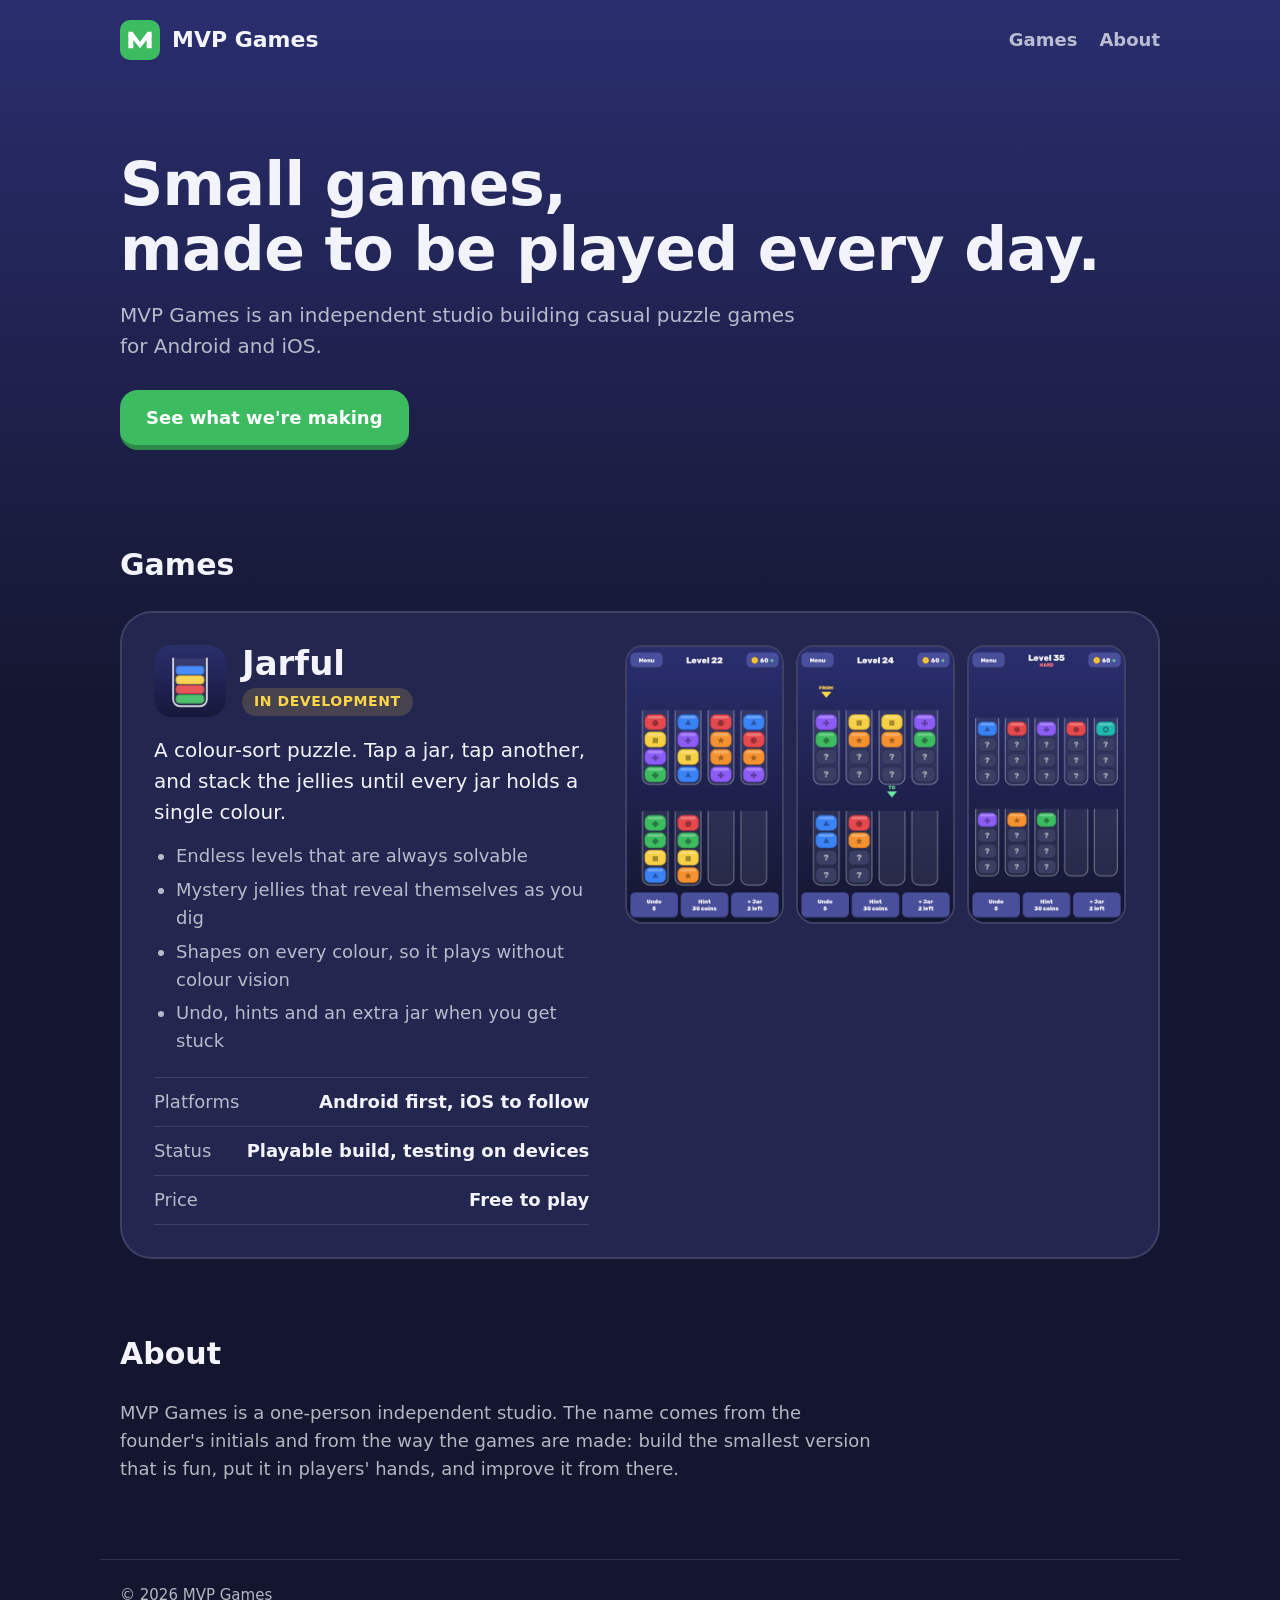
==== index.html @ 76eac04b "MVP Games site with Jarful listed as in development Co-Authored-By: Claude Fable 5.2 <noreply@anthro" ====
<!doctype html>
<html lang="en">
<head>
<meta charset="utf-8">
<meta name="viewport" content="width=device-width, initial-scale=1">
<title>MVP Games</title>
<meta name="description" content="MVP Games is an independent mobile game studio. First game in development: Jarful, a colour-sort puzzle for Android and iOS.">
<meta property="og:title" content="MVP Games">
<meta property="og:description" content="Independent mobile game studio. First game in development: Jarful, a colour-sort puzzle.">
<meta property="og:image" content="assets/shot-1.png">
<meta name="theme-color" content="#16183a">
<link rel="icon" href="assets/favicon.svg" type="image/svg+xml">
<link rel="stylesheet" href="style.css">
</head>
<body>

<header class="site-header">
  <a class="brand" href="./" aria-label="MVP Games home">
    <svg class="brand-mark" viewBox="0 0 48 48" aria-hidden="true">
      <rect width="48" height="48" rx="12" fill="#3dbb61"/>
      <path d="M10 34V14h5l9 12 9-12h5v20h-6V24l-8 10-8-10v10z" fill="#fff"/>
    </svg>
    <span>MVP Games</span>
  </a>
  <nav>
    <a href="#games">Games</a>
    <a href="#about">About</a>
  </nav>
</header>

<main>
  <section class="hero">
    <h1>Small games,<br>made to be played every day.</h1>
    <p>MVP Games is an independent studio building casual puzzle games for Android and iOS.</p>
    <a class="button" href="#games">See what we're making</a>
  </section>

  <section id="games">
    <h2>Games</h2>

    <article class="game">
      <div class="game-info">
        <div class="game-title">
          <img src="assets/jarful-icon.svg" alt="" width="72" height="72">
          <div>
            <h3>Jarful</h3>
            <span class="badge">In development</span>
          </div>
        </div>
        <p class="lead">A colour-sort puzzle. Tap a jar, tap another, and stack the jellies until every jar holds a single colour.</p>
        <ul>
          <li>Endless levels that are always solvable</li>
          <li>Mystery jellies that reveal themselves as you dig</li>
          <li>Shapes on every colour, so it plays without colour vision</li>
          <li>Undo, hints and an extra jar when you get stuck</li>
        </ul>
        <dl class="facts">
          <div><dt>Platforms</dt><dd>Android first, iOS to follow</dd></div>
          <div><dt>Status</dt><dd>Playable build, testing on devices</dd></div>
          <div><dt>Price</dt><dd>Free to play</dd></div>
        </dl>
      </div>
      <div class="shots">
        <img src="assets/shot-1.png" alt="Jarful level with eight jars of mixed coloured jellies" width="720" height="1280" loading="lazy">
        <img src="assets/shot-2.png" alt="Jarful level with mystery jellies and a hint showing which jar to move" width="720" height="1280" loading="lazy">
        <img src="assets/shot-3.png" alt="A hard Jarful level where most jellies are hidden" width="720" height="1280" loading="lazy">
      </div>
    </article>
  </section>

  <section id="about" class="about">
    <h2>About</h2>
    <p>MVP Games is a one-person independent studio. The name comes from the founder's initials and from the way the games are made: build the smallest version that is fun, put it in players' hands, and improve it from there.</p>
  </section>
</main>

<footer>
  <p>&copy; 2026 MVP Games</p>
</footer>

</body>
</html>
---- style.css ----
@font-face {
  font-family: "Rubik";
  src: url("assets/Rubik.ttf") format("truetype");
  font-weight: 300 900;
  font-display: swap;
}

:root {
  --bg-top: #2a2e6e;
  --bg: #14162f;
  --panel: #23264f;
  --line: rgba(255, 255, 255, 0.12);
  --text: #f3f4fb;
  --dim: rgba(243, 244, 251, 0.72);
  --green: #3dbb61;
  --gold: #ffd54a;
}

* { box-sizing: border-box; }

html { scroll-behavior: smooth; }

body {
  margin: 0;
  font-family: "Rubik", system-ui, sans-serif;
  font-size: 18px;
  line-height: 1.55;
  color: var(--text);
  background: var(--bg) linear-gradient(var(--bg-top), var(--bg) 720px) no-repeat;
}

a { color: inherit; }

.site-header,
main,
footer {
  max-width: 1080px;
  margin: 0 auto;
  padding-left: 20px;
  padding-right: 20px;
}

.site-header {
  display: flex;
  align-items: center;
  justify-content: space-between;
  padding-top: 20px;
  padding-bottom: 20px;
}

.brand {
  display: flex;
  align-items: center;
  gap: 12px;
  font-weight: 800;
  font-size: 22px;
  text-decoration: none;
}

.brand-mark { width: 40px; height: 40px; }

nav { display: flex; gap: 22px; }

nav a {
  text-decoration: none;
  font-weight: 600;
  color: var(--dim);
}

nav a:hover { color: var(--text); }

.hero { padding: 72px 0 56px; }

h1 {
  margin: 0 0 18px;
  font-size: clamp(34px, 6vw, 60px);
  line-height: 1.08;
  font-weight: 800;
  letter-spacing: -0.01em;
}

.hero p {
  max-width: 34em;
  margin: 0 0 28px;
  font-size: 20px;
  color: var(--dim);
}

.button {
  display: inline-block;
  padding: 14px 26px;
  border-radius: 18px;
  background: var(--green);
  border-bottom: 5px solid #2b8a46;
  color: #fff;
  font-weight: 800;
  text-decoration: none;
}

.button:hover { filter: brightness(1.08); }

section { padding: 36px 0; }

h2 {
  margin: 0 0 22px;
  font-size: 30px;
  font-weight: 800;
}

.game {
  display: grid;
  grid-template-columns: minmax(0, 1fr) minmax(0, 1.15fr);
  gap: 36px;
  padding: 32px;
  background: var(--panel);
  border: 2px solid var(--line);
  border-radius: 32px;
}

.game-title {
  display: flex;
  align-items: center;
  gap: 16px;
  margin-bottom: 18px;
}

.game-title img { border-radius: 18px; }

h3 {
  margin: 0 0 6px;
  font-size: 34px;
  line-height: 1;
  font-weight: 800;
}

.badge {
  display: inline-block;
  padding: 3px 12px;
  border-radius: 999px;
  background: rgba(255, 213, 74, 0.16);
  color: var(--gold);
  font-size: 14px;
  font-weight: 700;
  letter-spacing: 0.04em;
  text-transform: uppercase;
}

.lead { margin: 0 0 14px; font-size: 20px; }

.game ul {
  margin: 0 0 22px;
  padding-left: 22px;
  color: var(--dim);
}

.game li { margin-bottom: 6px; }

.facts { margin: 0; border-top: 1px solid var(--line); }

.facts div {
  display: flex;
  justify-content: space-between;
  gap: 16px;
  padding: 10px 0;
  border-bottom: 1px solid var(--line);
}

.facts dt { color: var(--dim); }

.facts dd { margin: 0; font-weight: 600; text-align: right; }

.shots {
  display: grid;
  grid-template-columns: repeat(3, minmax(0, 1fr));
  gap: 12px;
  align-items: start;
}

.shots img {
  width: 100%;
  height: auto;
  border-radius: 18px;
  border: 2px solid var(--line);
}

.about p { max-width: 42em; margin: 0; color: var(--dim); }

footer {
  margin-top: 40px;
  padding-top: 24px;
  padding-bottom: 40px;
  border-top: 1px solid var(--line);
  color: var(--dim);
  font-size: 15px;
}

footer p { margin: 0; }

@media (max-width: 860px) {
  .game { grid-template-columns: 1fr; padding: 22px; border-radius: 26px; }
  .hero { padding: 44px 0 32px; }
}

@media (max-width: 480px) {
  nav { gap: 16px; }
  .shots { gap: 8px; }
  .facts div { flex-direction: column; gap: 0; }
  .facts dd { text-align: left; }
}
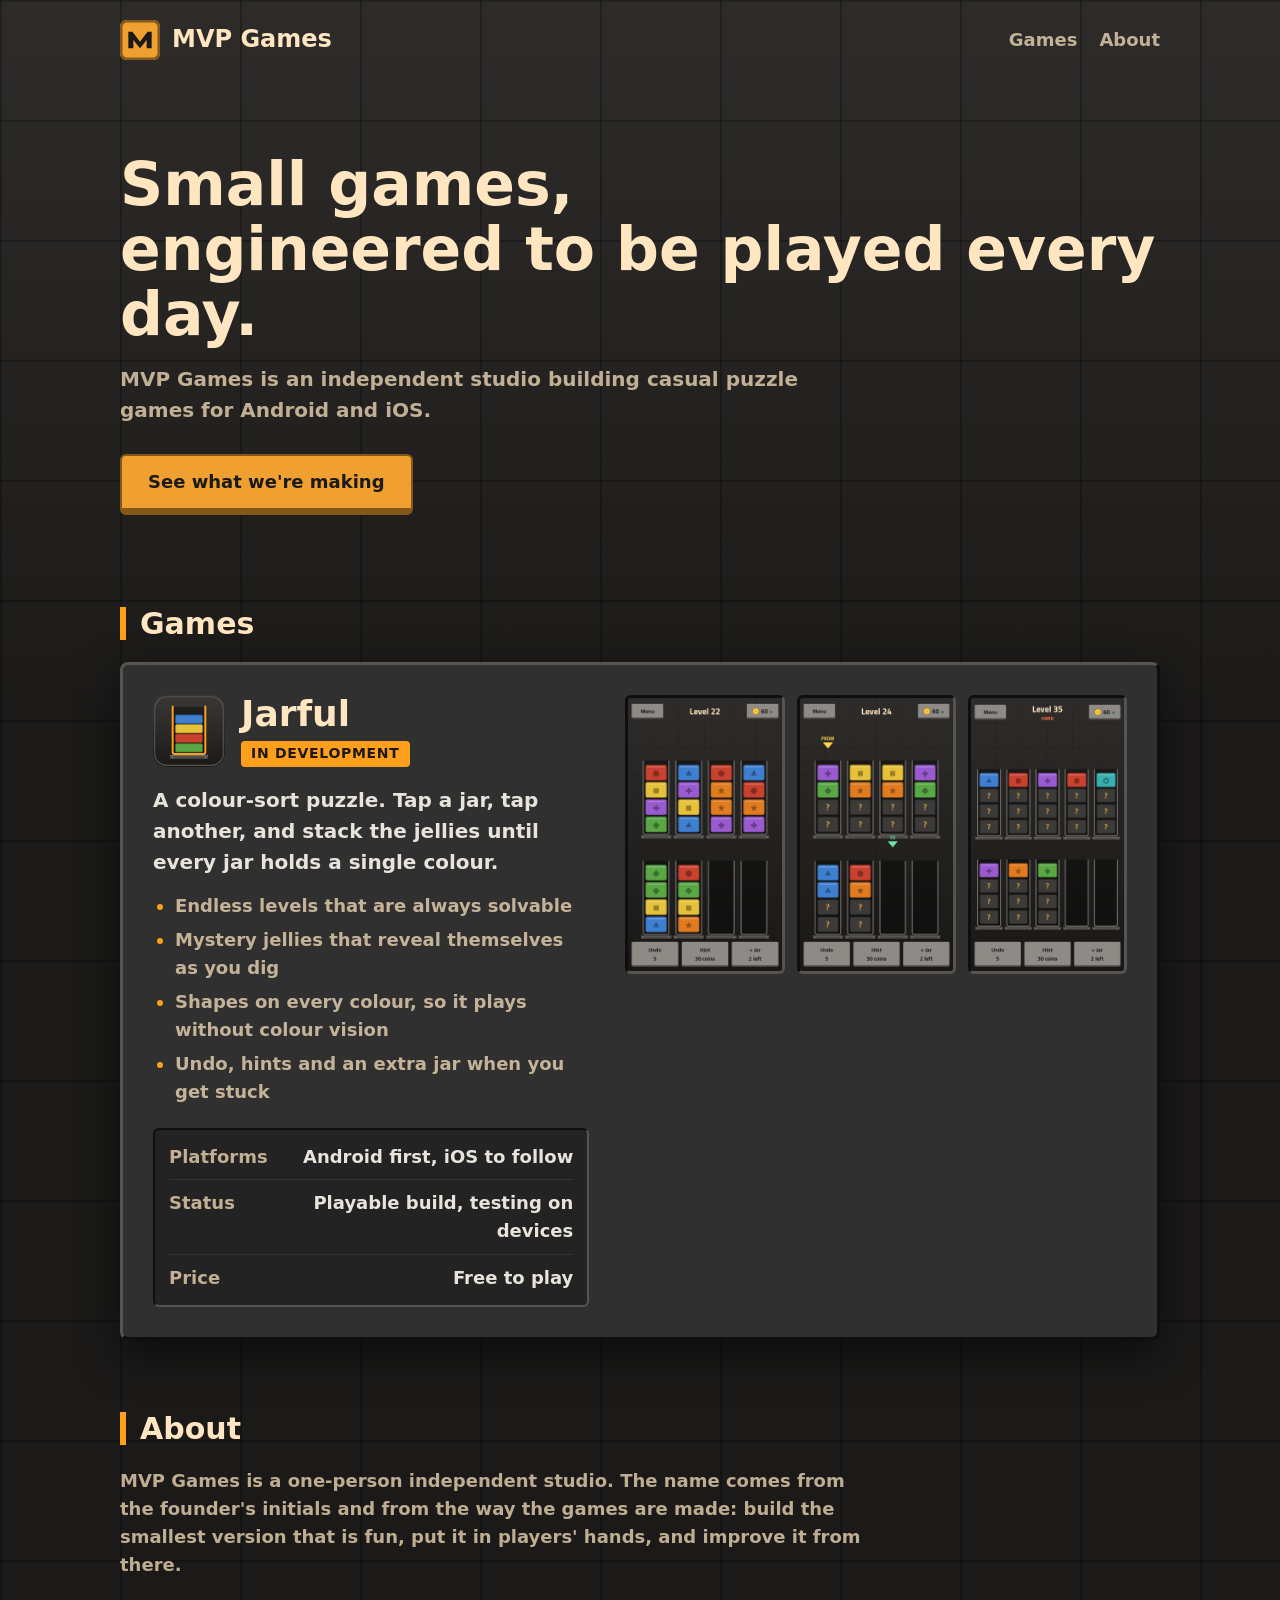
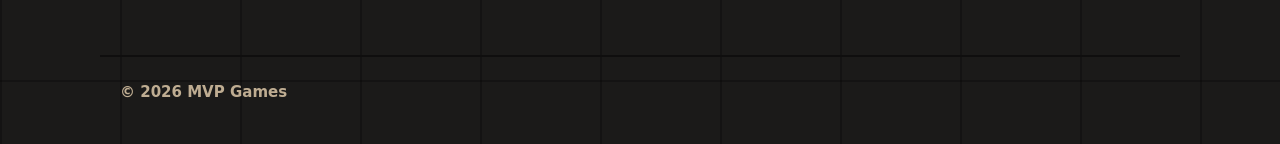
==== commit 36092db8: "Industrial restyle to match the game Co-Authored-By: Claude Fable 5.2 <noreply@anthropic.com>" ====
--- a/index.html
+++ b/index.html
@@ -8,7 +8,7 @@
 <meta property="og:title" content="MVP Games">
 <meta property="og:description" content="Independent mobile game studio. First game in development: Jarful, a colour-sort puzzle.">
 <meta property="og:image" content="assets/shot-1.png">
-<meta name="theme-color" content="#16183a">
+<meta name="theme-color" content="#1b1a19">
 <link rel="icon" href="assets/favicon.svg" type="image/svg+xml">
 <link rel="stylesheet" href="style.css">
 </head>
@@ -17,8 +17,7 @@
 <header class="site-header">
   <a class="brand" href="./" aria-label="MVP Games home">
     <svg class="brand-mark" viewBox="0 0 48 48" aria-hidden="true">
-      <rect width="48" height="48" rx="12" fill="#3dbb61"/>
-      <path d="M10 34V14h5l9 12 9-12h5v20h-6V24l-8 10-8-10v10z" fill="#fff"/>
+      <rect width="48" height="48" rx="8" fill="#f0a030"/><rect x="1.5" y="1.5" width="45" height="45" rx="7" fill="none" stroke="#845818" stroke-width="3"/><path d="M10 34V14h5l9 12 9-12h5v20h-6V24l-8 10-8-10v10z" fill="#1b1a19"/>
     </svg>
     <span>MVP Games</span>
   </a>
@@ -30,7 +29,7 @@
 
 <main>
   <section class="hero">
-    <h1>Small games,<br>made to be played every day.</h1>
+    <h1>Small games,<br>engineered to be played every day.</h1>
     <p>MVP Games is an independent studio building casual puzzle games for Android and iOS.</p>
     <a class="button" href="#games">See what we're making</a>
   </section>
@@ -61,9 +60,9 @@
         </dl>
       </div>
       <div class="shots">
-        <img src="assets/shot-1.png" alt="Jarful level with eight jars of mixed coloured jellies" width="720" height="1280" loading="lazy">
-        <img src="assets/shot-2.png" alt="Jarful level with mystery jellies and a hint showing which jar to move" width="720" height="1280" loading="lazy">
-        <img src="assets/shot-3.png" alt="A hard Jarful level where most jellies are hidden" width="720" height="1280" loading="lazy">
+        <img src="assets/shot-1.png" alt="Jarful level with eight jars of mixed coloured jellies" width="720" height="1280">
+        <img src="assets/shot-2.png" alt="Jarful level with mystery jellies and a hint showing which jar to move" width="720" height="1280">
+        <img src="assets/shot-3.png" alt="A hard Jarful level where most jellies are hidden" width="720" height="1280">
       </div>
     </article>
   </section>
--- a/style.css
+++ b/style.css
@@ -1,19 +1,33 @@
 @font-face {
-  font-family: "Rubik";
-  src: url("assets/Rubik.ttf") format("truetype");
-  font-weight: 300 900;
+  font-family: "Titillium Web";
+  src: url("assets/TitilliumWeb-SemiBold.ttf") format("truetype");
+  font-weight: 400 600;
   font-display: swap;
 }
 
+@font-face {
+  font-family: "Titillium Web";
+  src: url("assets/TitilliumWeb-Bold.ttf") format("truetype");
+  font-weight: 700 900;
+  font-display: swap;
+}
+
+/* Industrial palette: gunmetal plates, steel buttons, amber accents. */
 :root {
-  --bg-top: #2a2e6e;
-  --bg: #14162f;
-  --panel: #23264f;
-  --line: rgba(255, 255, 255, 0.12);
-  --text: #f3f4fb;
-  --dim: rgba(243, 244, 251, 0.72);
+  --bg: #1b1a19;
+  --bg-top: #2e2c2b;
+  --panel: #313031;
+  --panel-inset: #242323;
+  --edge-light: #57534f;
+  --edge-dark: #0f0e0e;
+  --steel: #8e8b86;
+  --text: #e8e4dc;
+  --dim: rgba(255, 230, 192, 0.72);
+  --title: #ffe6c0;
+  --amber: #ff9f1c;
+  --orange: #f0a030;
   --green: #3dbb61;
-  --gold: #ffd54a;
+  --ink: #1b1a19;
 }
 
 * { box-sizing: border-box; }
@@ -22,11 +36,19 @@
 
 body {
   margin: 0;
-  font-family: "Rubik", system-ui, sans-serif;
+  font-family: "Titillium Web", system-ui, sans-serif;
+  font-weight: 600;
   font-size: 18px;
   line-height: 1.55;
   color: var(--text);
-  background: var(--bg) linear-gradient(var(--bg-top), var(--bg) 720px) no-repeat;
+  background-color: var(--bg);
+  /* plate seams */
+  background-image:
+    linear-gradient(rgba(0, 0, 0, 0.25) 2px, transparent 2px),
+    linear-gradient(90deg, rgba(0, 0, 0, 0.25) 2px, transparent 2px),
+    linear-gradient(var(--bg-top), var(--bg) 720px);
+  background-size: 120px 120px, 120px 120px, 100% 100%;
+  background-repeat: repeat, repeat, no-repeat;
 }
 
 a { color: inherit; }
@@ -52,8 +74,9 @@
   display: flex;
   align-items: center;
   gap: 12px;
-  font-weight: 800;
-  font-size: 22px;
+  font-weight: 700;
+  font-size: 24px;
+  color: var(--title);
   text-decoration: none;
 }
 
@@ -63,11 +86,10 @@
 
 nav a {
   text-decoration: none;
-  font-weight: 600;
-  color: var(--dim);
-}
-
-nav a:hover { color: var(--text); }
+  color: var(--dim);
+}
+
+nav a:hover { color: var(--amber); }
 
 .hero { padding: 72px 0 56px; }
 
@@ -75,8 +97,8 @@
   margin: 0 0 18px;
   font-size: clamp(34px, 6vw, 60px);
   line-height: 1.08;
-  font-weight: 800;
-  letter-spacing: -0.01em;
+  font-weight: 700;
+  color: var(--title);
 }
 
 .hero p {
@@ -88,33 +110,43 @@
 
 .button {
   display: inline-block;
-  padding: 14px 26px;
-  border-radius: 18px;
-  background: var(--green);
-  border-bottom: 5px solid #2b8a46;
-  color: #fff;
-  font-weight: 800;
+  padding: 12px 26px;
+  border-radius: 6px;
+  background: var(--orange);
+  border: 2px solid #845818;
+  border-bottom-width: 7px;
+  color: var(--ink);
+  font-weight: 700;
   text-decoration: none;
 }
 
-.button:hover { filter: brightness(1.08); }
+.button:hover { filter: brightness(1.1); }
+
+.button:active { border-bottom-width: 2px; transform: translateY(5px); }
 
 section { padding: 36px 0; }
 
 h2 {
   margin: 0 0 22px;
+  padding-left: 14px;
+  border-left: 6px solid var(--amber);
   font-size: 30px;
-  font-weight: 800;
-}
-
+  line-height: 1.1;
+  font-weight: 700;
+  color: var(--title);
+}
+
+/* Bevelled metal panel: light edge on top and left, dark on bottom and right. */
 .game {
   display: grid;
   grid-template-columns: minmax(0, 1fr) minmax(0, 1.15fr);
   gap: 36px;
-  padding: 32px;
+  padding: 30px;
   background: var(--panel);
-  border: 2px solid var(--line);
-  border-radius: 32px;
+  border: 3px solid;
+  border-color: var(--edge-light) var(--edge-dark) var(--edge-dark) var(--edge-light);
+  border-radius: 8px;
+  box-shadow: 0 14px 40px rgba(0, 0, 0, 0.5);
 }
 
 .game-title {
@@ -124,24 +156,25 @@
   margin-bottom: 18px;
 }
 
-.game-title img { border-radius: 18px; }
+.game-title img { border-radius: 14px; }
 
 h3 {
   margin: 0 0 6px;
-  font-size: 34px;
+  font-size: 36px;
   line-height: 1;
-  font-weight: 800;
+  font-weight: 700;
+  color: var(--title);
 }
 
 .badge {
   display: inline-block;
-  padding: 3px 12px;
-  border-radius: 999px;
-  background: rgba(255, 213, 74, 0.16);
-  color: var(--gold);
+  padding: 2px 10px;
+  border-radius: 4px;
+  background: var(--amber);
+  color: var(--ink);
   font-size: 14px;
   font-weight: 700;
-  letter-spacing: 0.04em;
+  letter-spacing: 0.05em;
   text-transform: uppercase;
 }
 
@@ -155,19 +188,30 @@
 
 .game li { margin-bottom: 6px; }
 
-.facts { margin: 0; border-top: 1px solid var(--line); }
+.game li::marker { color: var(--amber); }
+
+.facts {
+  margin: 0;
+  padding: 4px 14px;
+  background: var(--panel-inset);
+  border: 2px solid;
+  border-color: var(--edge-dark) var(--edge-light) var(--edge-light) var(--edge-dark);
+  border-radius: 6px;
+}
 
 .facts div {
   display: flex;
   justify-content: space-between;
   gap: 16px;
-  padding: 10px 0;
-  border-bottom: 1px solid var(--line);
-}
+  padding: 9px 0;
+  border-bottom: 1px solid rgba(255, 255, 255, 0.07);
+}
+
+.facts div:last-child { border-bottom: 0; }
 
 .facts dt { color: var(--dim); }
 
-.facts dd { margin: 0; font-weight: 600; text-align: right; }
+.facts dd { margin: 0; font-weight: 700; text-align: right; }
 
 .shots {
   display: grid;
@@ -179,8 +223,9 @@
 .shots img {
   width: 100%;
   height: auto;
-  border-radius: 18px;
-  border: 2px solid var(--line);
+  border-radius: 6px;
+  border: 3px solid;
+  border-color: var(--edge-dark) var(--edge-light) var(--edge-light) var(--edge-dark);
 }
 
 .about p { max-width: 42em; margin: 0; color: var(--dim); }
@@ -189,7 +234,7 @@
   margin-top: 40px;
   padding-top: 24px;
   padding-bottom: 40px;
-  border-top: 1px solid var(--line);
+  border-top: 2px solid var(--edge-dark);
   color: var(--dim);
   font-size: 15px;
 }
@@ -197,7 +242,7 @@
 footer p { margin: 0; }
 
 @media (max-width: 860px) {
-  .game { grid-template-columns: 1fr; padding: 22px; border-radius: 26px; }
+  .game { grid-template-columns: 1fr; padding: 20px; }
   .hero { padding: 44px 0 32px; }
 }
 
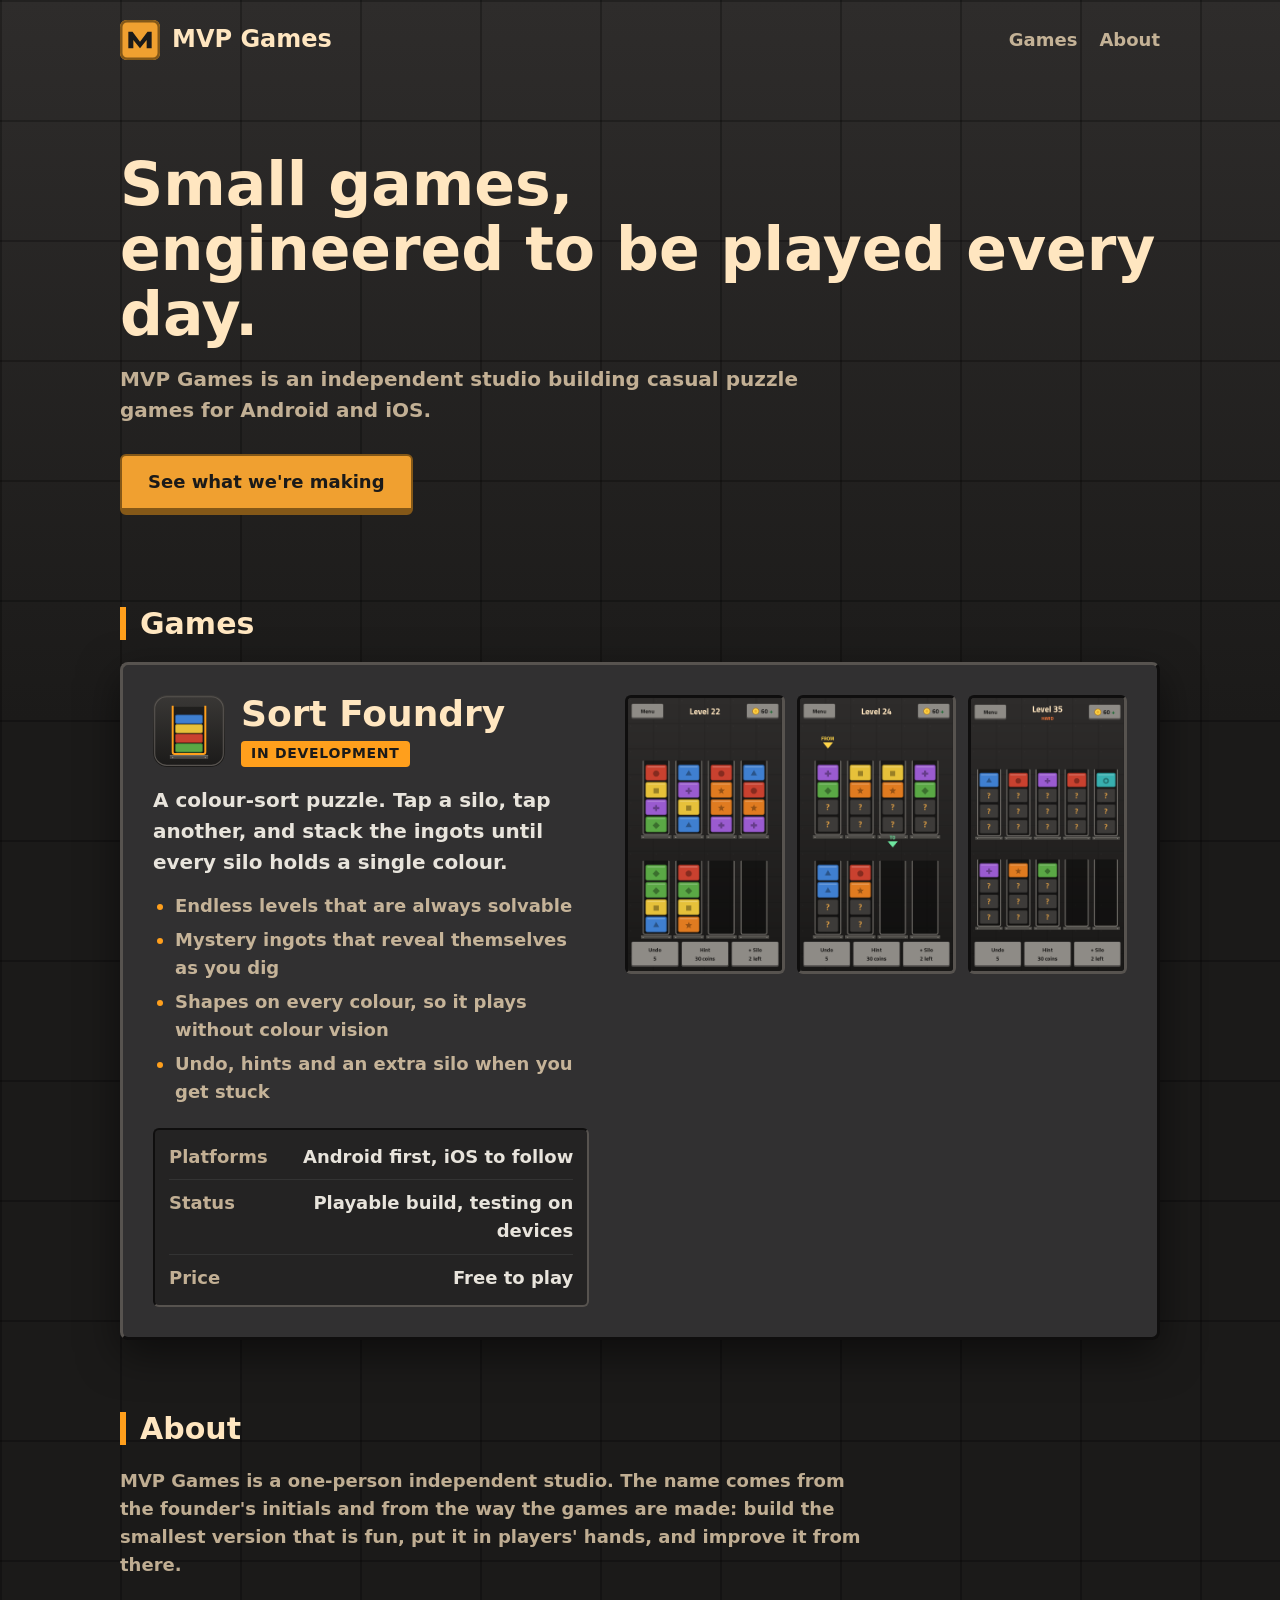
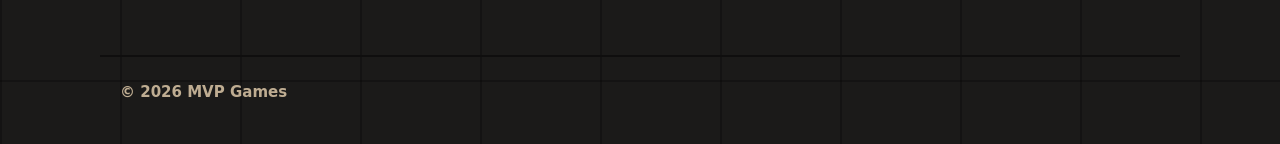
==== commit 60fc84ed: "Rename the game to Sort Foundry Co-Authored-By: Claude Fable 5.2 <noreply@anthropic.com>" ====
--- a/index.html
+++ b/index.html
@@ -4,9 +4,9 @@
 <meta charset="utf-8">
 <meta name="viewport" content="width=device-width, initial-scale=1">
 <title>MVP Games</title>
-<meta name="description" content="MVP Games is an independent mobile game studio. First game in development: Jarful, a colour-sort puzzle for Android and iOS.">
+<meta name="description" content="MVP Games is an independent mobile game studio. First game in development: Sort Foundry, a colour-sort puzzle for Android and iOS.">
 <meta property="og:title" content="MVP Games">
-<meta property="og:description" content="Independent mobile game studio. First game in development: Jarful, a colour-sort puzzle.">
+<meta property="og:description" content="Independent mobile game studio. First game in development: Sort Foundry, a colour-sort puzzle.">
 <meta property="og:image" content="assets/shot-1.png">
 <meta name="theme-color" content="#1b1a19">
 <link rel="icon" href="assets/favicon.svg" type="image/svg+xml">
@@ -40,18 +40,18 @@
     <article class="game">
       <div class="game-info">
         <div class="game-title">
-          <img src="assets/jarful-icon.svg" alt="" width="72" height="72">
+          <img src="assets/sortfoundry-icon.svg" alt="" width="72" height="72">
           <div>
-            <h3>Jarful</h3>
+            <h3>Sort Foundry</h3>
             <span class="badge">In development</span>
           </div>
         </div>
-        <p class="lead">A colour-sort puzzle. Tap a jar, tap another, and stack the jellies until every jar holds a single colour.</p>
+        <p class="lead">A colour-sort puzzle. Tap a silo, tap another, and stack the ingots until every silo holds a single colour.</p>
         <ul>
           <li>Endless levels that are always solvable</li>
-          <li>Mystery jellies that reveal themselves as you dig</li>
+          <li>Mystery ingots that reveal themselves as you dig</li>
           <li>Shapes on every colour, so it plays without colour vision</li>
-          <li>Undo, hints and an extra jar when you get stuck</li>
+          <li>Undo, hints and an extra silo when you get stuck</li>
         </ul>
         <dl class="facts">
           <div><dt>Platforms</dt><dd>Android first, iOS to follow</dd></div>
@@ -60,9 +60,9 @@
         </dl>
       </div>
       <div class="shots">
-        <img src="assets/shot-1.png" alt="Jarful level with eight jars of mixed coloured jellies" width="720" height="1280">
-        <img src="assets/shot-2.png" alt="Jarful level with mystery jellies and a hint showing which jar to move" width="720" height="1280">
-        <img src="assets/shot-3.png" alt="A hard Jarful level where most jellies are hidden" width="720" height="1280">
+        <img src="assets/shot-1.png" alt="Sort Foundry level with eight silos of mixed coloured ingots" width="720" height="1280">
+        <img src="assets/shot-2.png" alt="Sort Foundry level with mystery ingots and a hint showing which silo to move" width="720" height="1280">
+        <img src="assets/shot-3.png" alt="A hard Sort Foundry level where most ingots are hidden" width="720" height="1280">
       </div>
     </article>
   </section>
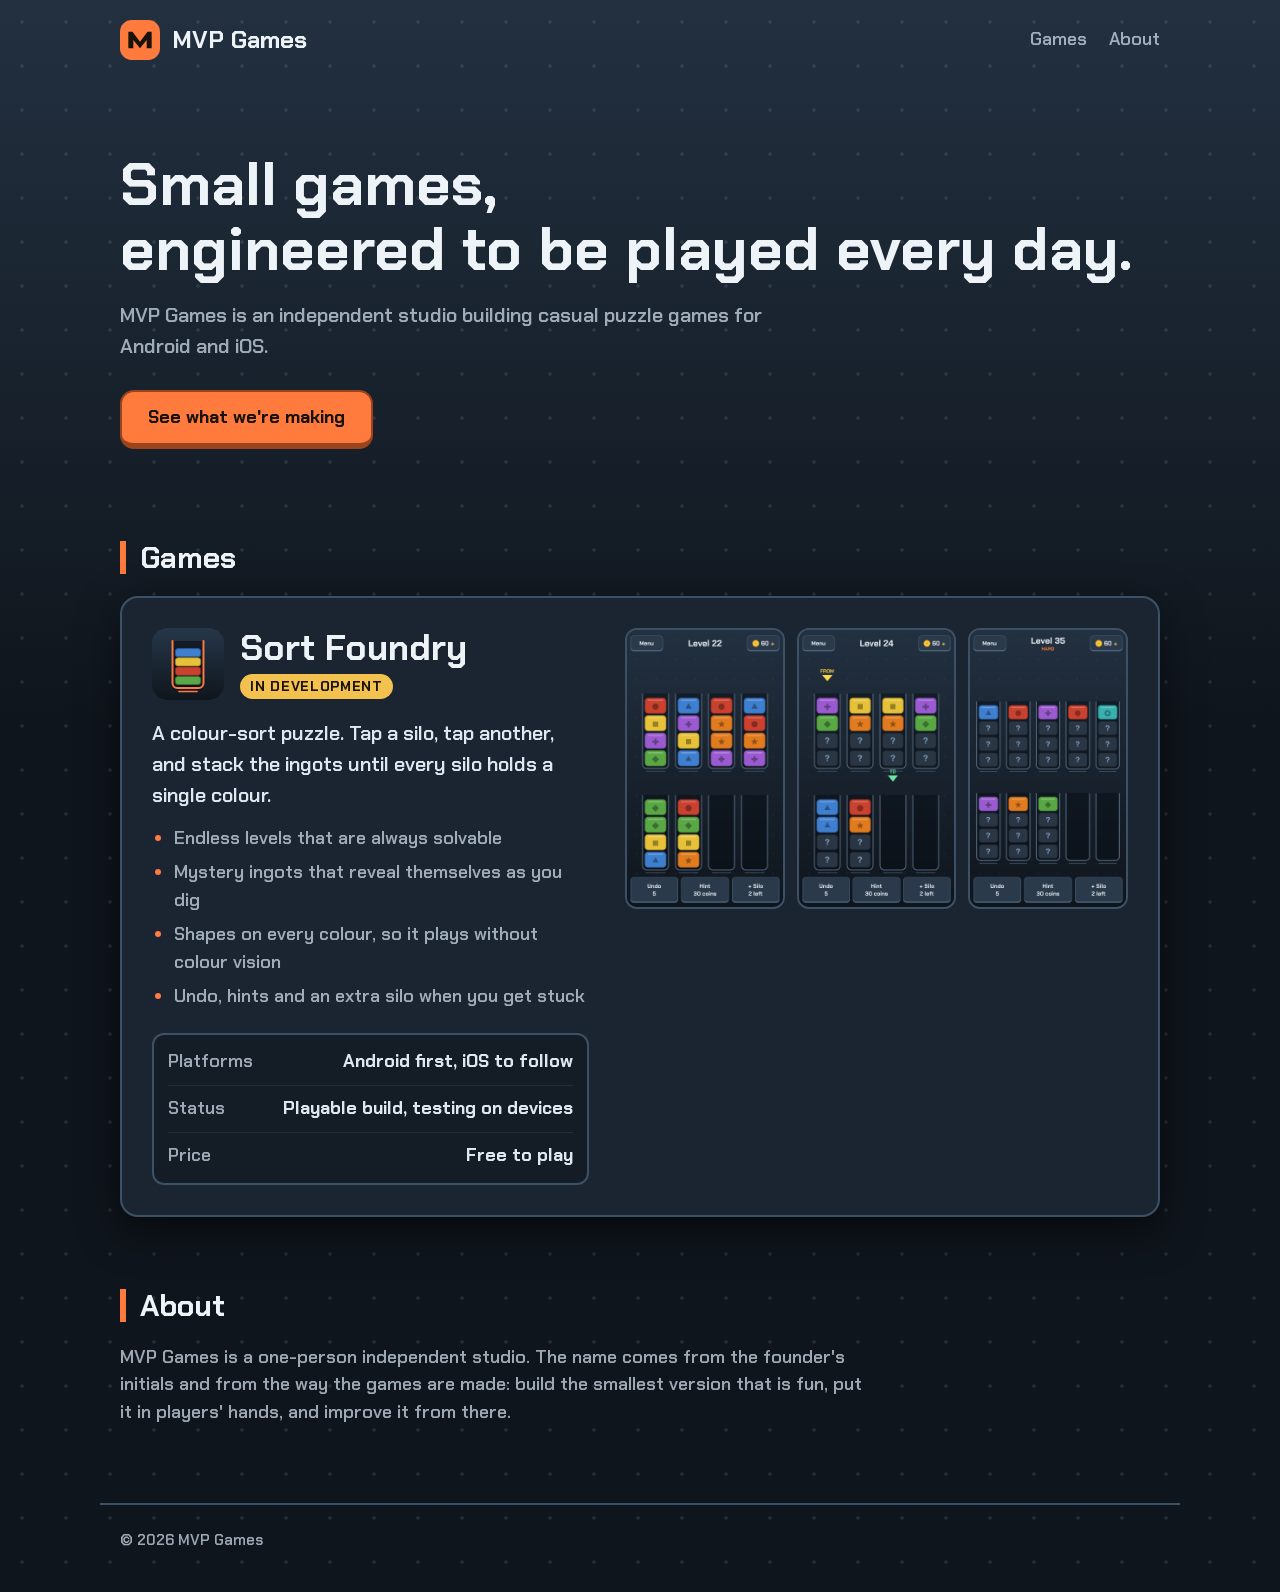
==== commit bf416f6f: "Restyle the site to the new Sort Foundry look Co-Authored-By: Claude Fable 5.2 <noreply@anthropic.co" ====
--- a/index.html
+++ b/index.html
@@ -8,7 +8,7 @@
 <meta property="og:title" content="MVP Games">
 <meta property="og:description" content="Independent mobile game studio. First game in development: Sort Foundry, a colour-sort puzzle.">
 <meta property="og:image" content="assets/shot-1.png">
-<meta name="theme-color" content="#1b1a19">
+<meta name="theme-color" content="#0f151c">
 <link rel="icon" href="assets/favicon.svg" type="image/svg+xml">
 <link rel="stylesheet" href="style.css">
 </head>
@@ -17,7 +17,7 @@
 <header class="site-header">
   <a class="brand" href="./" aria-label="MVP Games home">
     <svg class="brand-mark" viewBox="0 0 48 48" aria-hidden="true">
-      <rect width="48" height="48" rx="8" fill="#f0a030"/><rect x="1.5" y="1.5" width="45" height="45" rx="7" fill="none" stroke="#845818" stroke-width="3"/><path d="M10 34V14h5l9 12 9-12h5v20h-6V24l-8 10-8-10v10z" fill="#1b1a19"/>
+      <rect width="48" height="48" rx="14" fill="#ff7a3d"/><path d="M10 34V14h5l9 12 9-12h5v20h-6V24l-8 10-8-10v10z" fill="#1a1206"/>
     </svg>
     <span>MVP Games</span>
   </a>
--- a/style.css
+++ b/style.css
@@ -1,33 +1,30 @@
 @font-face {
-  font-family: "Titillium Web";
-  src: url("assets/TitilliumWeb-SemiBold.ttf") format("truetype");
+  font-family: "Chakra Petch";
+  src: url("assets/ChakraPetch-SemiBold.ttf") format("truetype");
   font-weight: 400 600;
   font-display: swap;
 }
 
 @font-face {
-  font-family: "Titillium Web";
-  src: url("assets/TitilliumWeb-Bold.ttf") format("truetype");
+  font-family: "Chakra Petch";
+  src: url("assets/ChakraPetch-Bold.ttf") format("truetype");
   font-weight: 700 900;
   font-display: swap;
 }
 
-/* Industrial palette: gunmetal plates, steel buttons, amber accents. */
+/* Foundry palette: cool slate plates with molten and brass accents. */
 :root {
-  --bg: #1b1a19;
-  --bg-top: #2e2c2b;
-  --panel: #313031;
-  --panel-inset: #242323;
-  --edge-light: #57534f;
-  --edge-dark: #0f0e0e;
-  --steel: #8e8b86;
-  --text: #e8e4dc;
-  --dim: rgba(255, 230, 192, 0.72);
-  --title: #ffe6c0;
-  --amber: #ff9f1c;
-  --orange: #f0a030;
-  --green: #3dbb61;
-  --ink: #1b1a19;
+  --bg: #0f151c;
+  --bg-top: #223040;
+  --panel: #1b2531;
+  --panel-inset: #141c26;
+  --edge: #3d5166;
+  --text: #dfe8f1;
+  --dim: rgba(197, 210, 224, 0.78);
+  --title: #eef3f8;
+  --molten: #ff7a3d;
+  --brass: #f2c14e;
+  --ink: #1a1206;
 }
 
 * { box-sizing: border-box; }
@@ -36,19 +33,18 @@
 
 body {
   margin: 0;
-  font-family: "Titillium Web", system-ui, sans-serif;
+  font-family: "Chakra Petch", system-ui, sans-serif;
   font-weight: 600;
   font-size: 18px;
   line-height: 1.55;
   color: var(--text);
   background-color: var(--bg);
-  /* plate seams */
+  /* blueprint dots */
   background-image:
-    linear-gradient(rgba(0, 0, 0, 0.25) 2px, transparent 2px),
-    linear-gradient(90deg, rgba(0, 0, 0, 0.25) 2px, transparent 2px),
+    radial-gradient(rgba(190, 220, 255, 0.11) 1.5px, transparent 2px),
     linear-gradient(var(--bg-top), var(--bg) 720px);
-  background-size: 120px 120px, 120px 120px, 100% 100%;
-  background-repeat: repeat, repeat, no-repeat;
+  background-size: 44px 44px, 100% 100%;
+  background-repeat: repeat, no-repeat;
 }
 
 a { color: inherit; }
@@ -89,7 +85,7 @@
   color: var(--dim);
 }
 
-nav a:hover { color: var(--amber); }
+nav a:hover { color: var(--molten); }
 
 .hero { padding: 72px 0 56px; }
 
@@ -111,10 +107,10 @@
 .button {
   display: inline-block;
   padding: 12px 26px;
-  border-radius: 6px;
-  background: var(--orange);
-  border: 2px solid #845818;
-  border-bottom-width: 7px;
+  border-radius: 14px;
+  background: var(--molten);
+  border: 2px solid #99441c;
+  border-bottom-width: 6px;
   color: var(--ink);
   font-weight: 700;
   text-decoration: none;
@@ -122,30 +118,28 @@
 
 .button:hover { filter: brightness(1.1); }
 
-.button:active { border-bottom-width: 2px; transform: translateY(5px); }
+.button:active { border-bottom-width: 2px; transform: translateY(4px); }
 
 section { padding: 36px 0; }
 
 h2 {
   margin: 0 0 22px;
   padding-left: 14px;
-  border-left: 6px solid var(--amber);
+  border-left: 6px solid var(--molten);
   font-size: 30px;
   line-height: 1.1;
   font-weight: 700;
   color: var(--title);
 }
 
-/* Bevelled metal panel: light edge on top and left, dark on bottom and right. */
 .game {
   display: grid;
   grid-template-columns: minmax(0, 1fr) minmax(0, 1.15fr);
   gap: 36px;
   padding: 30px;
   background: var(--panel);
-  border: 3px solid;
-  border-color: var(--edge-light) var(--edge-dark) var(--edge-dark) var(--edge-light);
-  border-radius: 8px;
+  border: 2px solid var(--edge);
+  border-radius: 18px;
   box-shadow: 0 14px 40px rgba(0, 0, 0, 0.5);
 }
 
@@ -169,8 +163,8 @@
 .badge {
   display: inline-block;
   padding: 2px 10px;
-  border-radius: 4px;
-  background: var(--amber);
+  border-radius: 999px;
+  background: var(--brass);
   color: var(--ink);
   font-size: 14px;
   font-weight: 700;
@@ -188,15 +182,14 @@
 
 .game li { margin-bottom: 6px; }
 
-.game li::marker { color: var(--amber); }
+.game li::marker { color: var(--molten); }
 
 .facts {
   margin: 0;
   padding: 4px 14px;
   background: var(--panel-inset);
-  border: 2px solid;
-  border-color: var(--edge-dark) var(--edge-light) var(--edge-light) var(--edge-dark);
-  border-radius: 6px;
+  border: 2px solid var(--edge);
+  border-radius: 12px;
 }
 
 .facts div {
@@ -223,9 +216,8 @@
 .shots img {
   width: 100%;
   height: auto;
-  border-radius: 6px;
-  border: 3px solid;
-  border-color: var(--edge-dark) var(--edge-light) var(--edge-light) var(--edge-dark);
+  border-radius: 12px;
+  border: 2px solid var(--edge);
 }
 
 .about p { max-width: 42em; margin: 0; color: var(--dim); }
@@ -234,7 +226,7 @@
   margin-top: 40px;
   padding-top: 24px;
   padding-bottom: 40px;
-  border-top: 2px solid var(--edge-dark);
+  border-top: 2px solid var(--edge);
   color: var(--dim);
   font-size: 15px;
 }
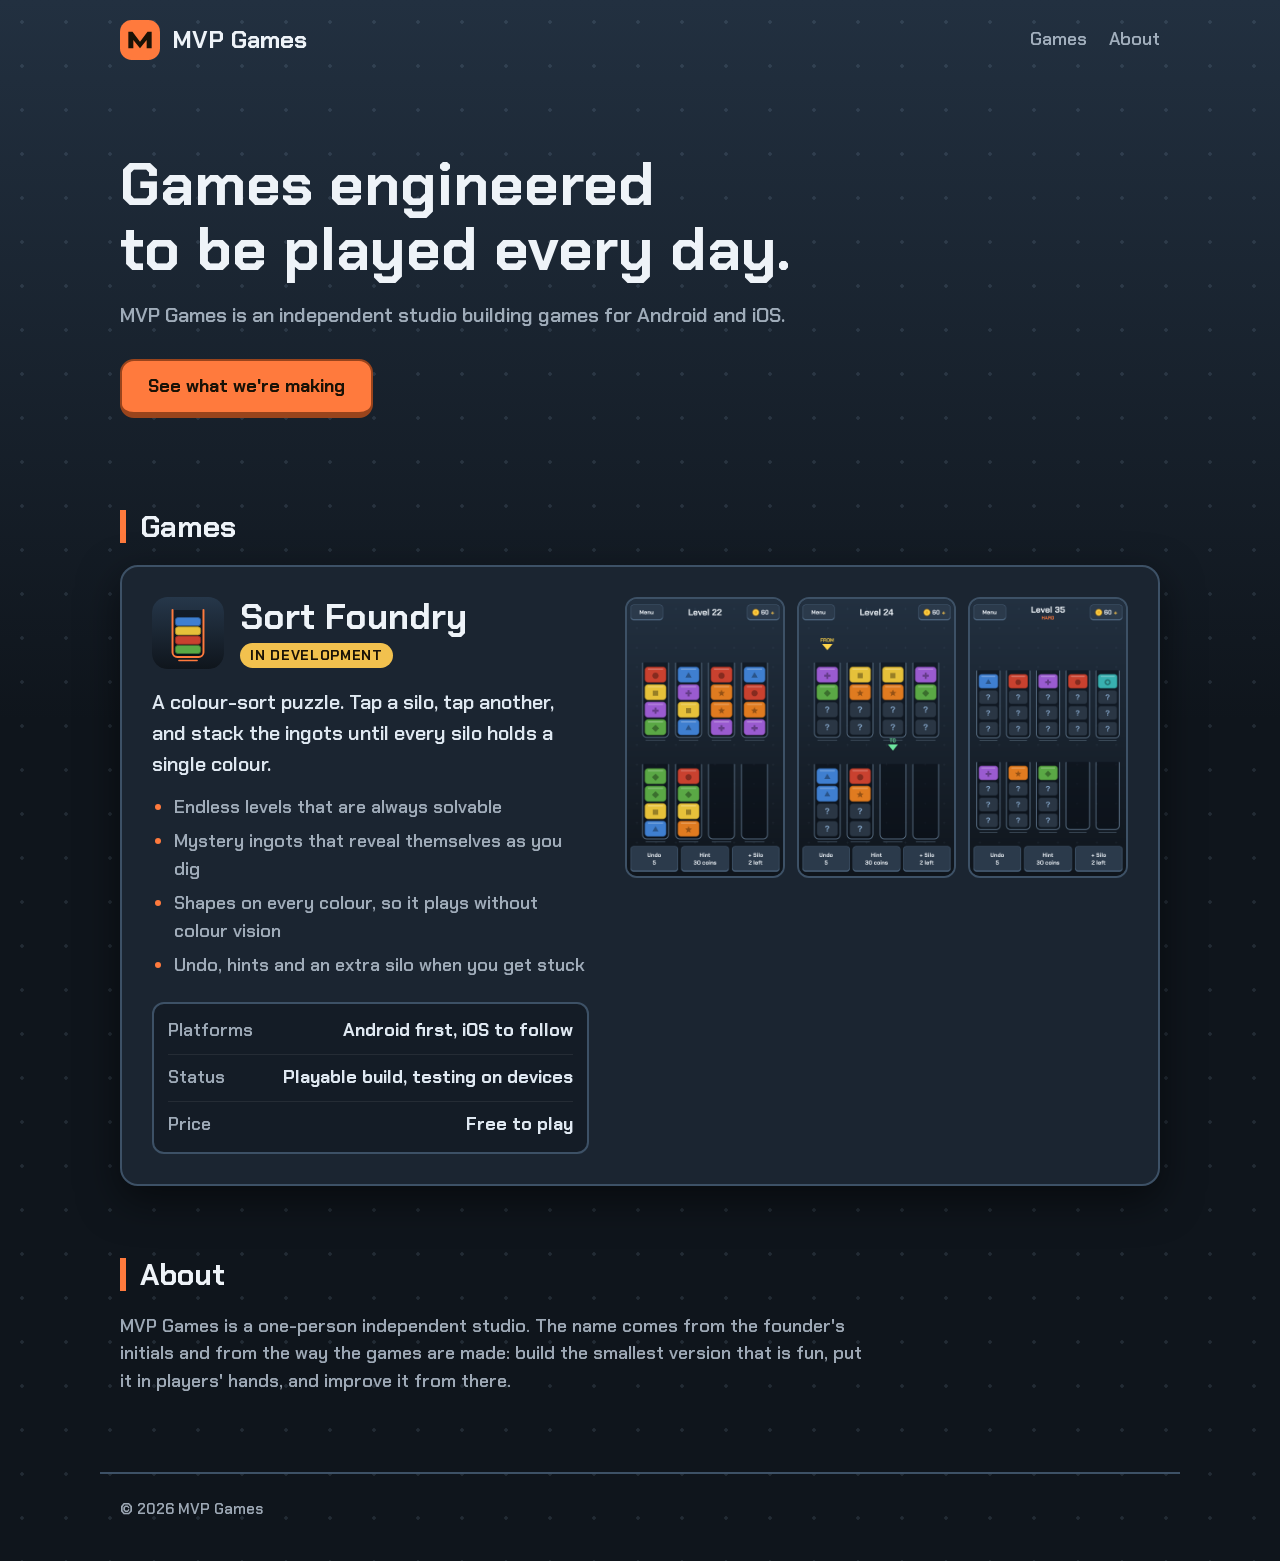
==== commit baade9d9: "Broaden the headline beyond small games Co-Authored-By: Claude Fable 5.2 <noreply@anthropic.com>" ====
--- a/index.html
+++ b/index.html
@@ -29,8 +29,8 @@
 
 <main>
   <section class="hero">
-    <h1>Small games,<br>engineered to be played every day.</h1>
-    <p>MVP Games is an independent studio building casual puzzle games for Android and iOS.</p>
+    <h1>Games engineered<br>to be played every day.</h1>
+    <p>MVP Games is an independent studio building games for Android and iOS.</p>
     <a class="button" href="#games">See what we're making</a>
   </section>
 
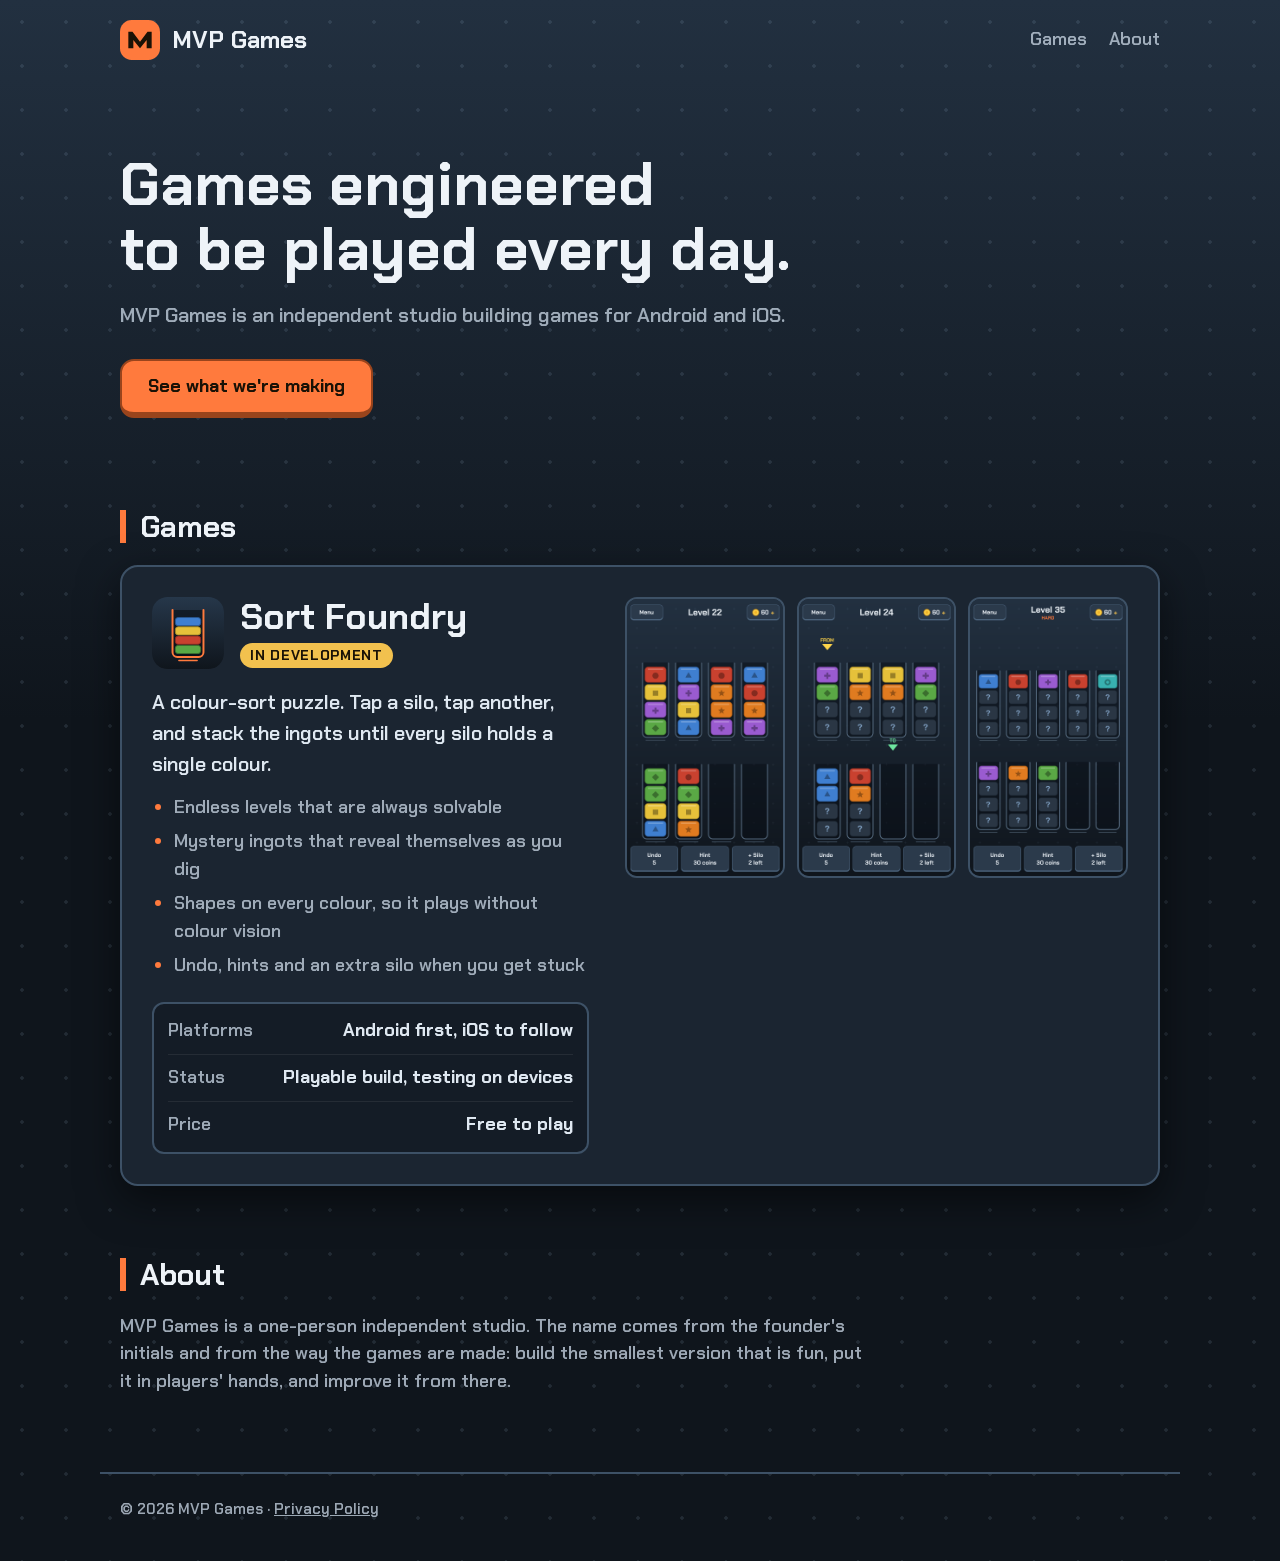
==== commit a4110075: "Add privacy policy page Co-Authored-By: Claude Fable 5.2 <noreply@anthropic.com>" ====
--- a/index.html
+++ b/index.html
@@ -74,7 +74,7 @@
 </main>
 
 <footer>
-  <p>&copy; 2026 MVP Games</p>
+  <p>&copy; 2026 MVP Games · <a href="privacy.html">Privacy Policy</a></p>
 </footer>
 
 </body>
--- a/style.css
+++ b/style.css
@@ -233,6 +233,23 @@
 
 footer p { margin: 0; }
 
+.legal { padding-top: 40px; }
+
+.legal h1 { font-size: clamp(30px, 5vw, 46px); }
+
+.legal h2 { margin-top: 36px; font-size: 24px; }
+
+.legal p,
+.legal ul { max-width: 44em; color: var(--dim); }
+
+.legal li { margin-bottom: 6px; }
+
+.legal li::marker { color: var(--molten); }
+
+.legal a { color: var(--molten); }
+
+.legal .updated { font-size: 16px; }
+
 @media (max-width: 860px) {
   .game { grid-template-columns: 1fr; padding: 20px; }
   .hero { padding: 44px 0 32px; }
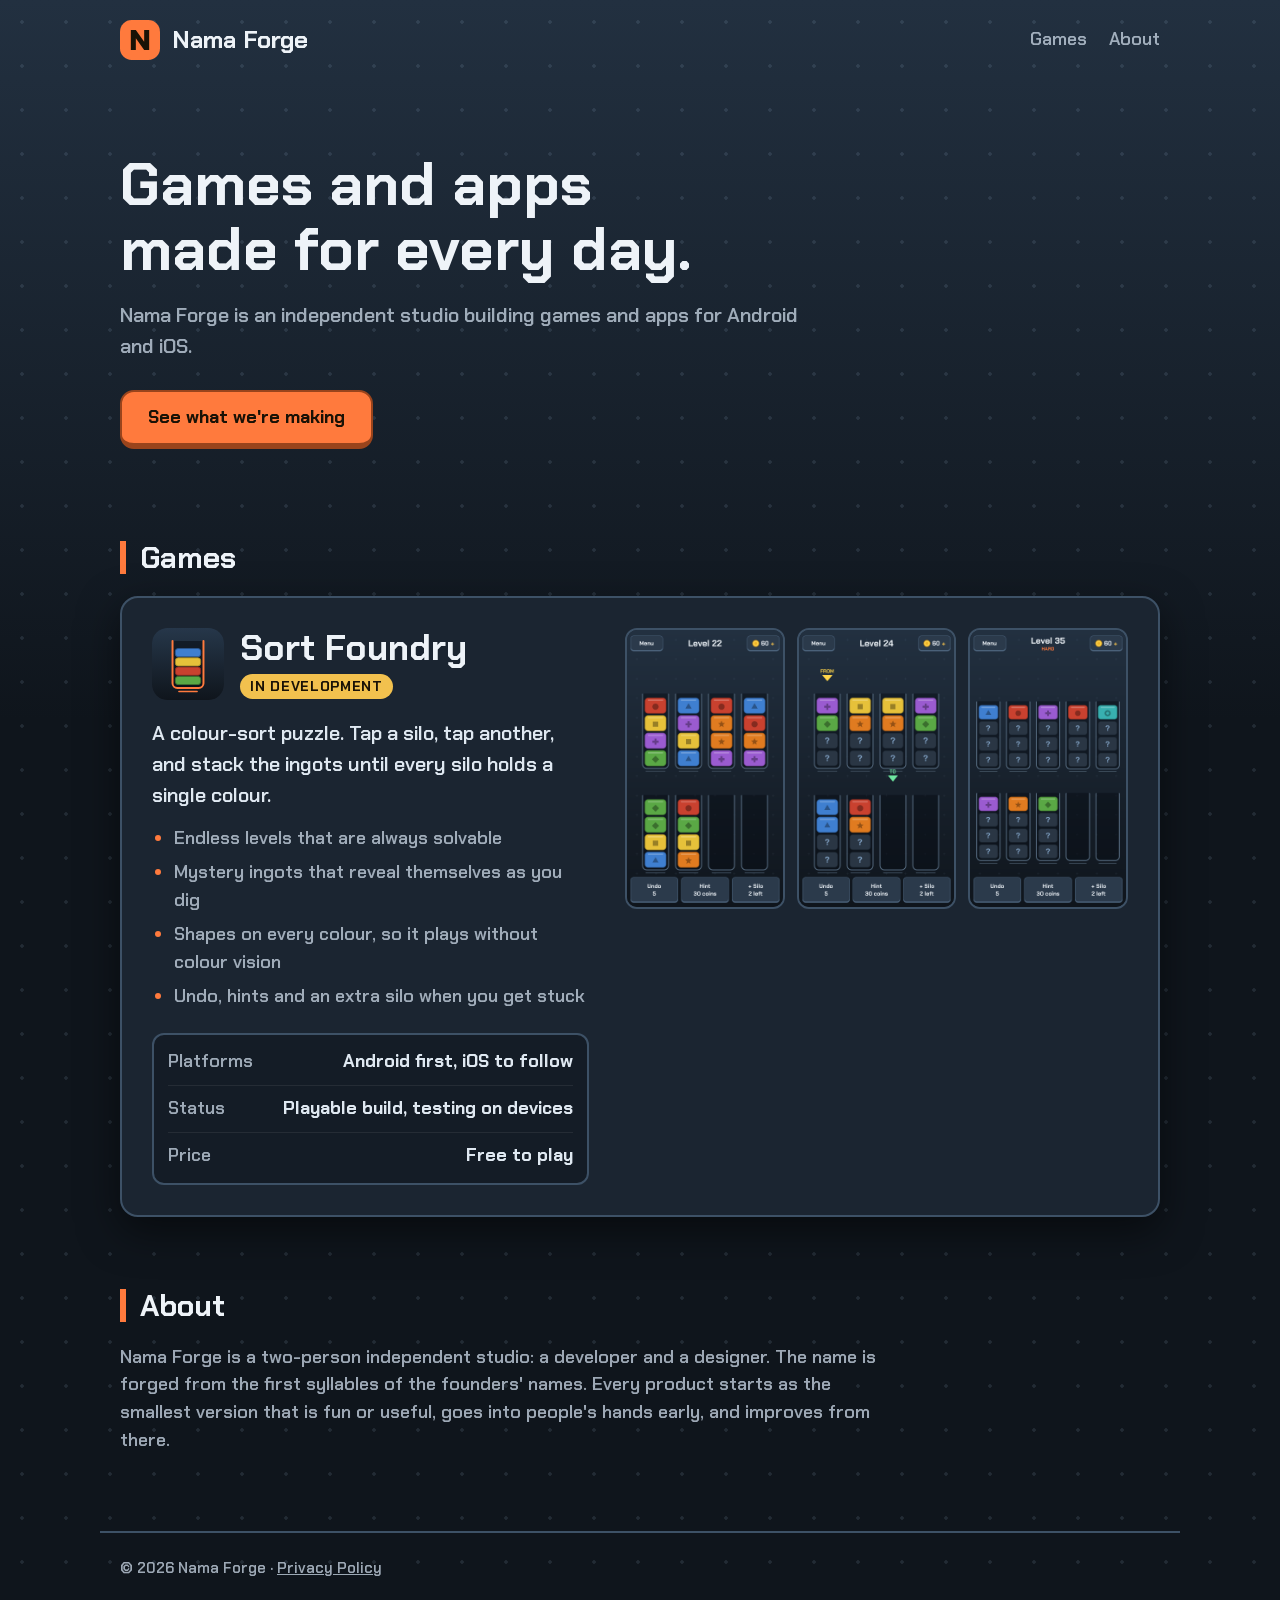
==== commit 2d3fa962: "Rename the studio to Nama Forge Co-Authored-By: Claude Fable 5.2 <noreply@anthropic.com>" ====
--- a/index.html
+++ b/index.html
@@ -3,10 +3,10 @@
 <head>
 <meta charset="utf-8">
 <meta name="viewport" content="width=device-width, initial-scale=1">
-<title>MVP Games</title>
-<meta name="description" content="MVP Games is an independent mobile game studio. First game in development: Sort Foundry, a colour-sort puzzle for Android and iOS.">
-<meta property="og:title" content="MVP Games">
-<meta property="og:description" content="Independent mobile game studio. First game in development: Sort Foundry, a colour-sort puzzle.">
+<title>Nama Forge</title>
+<meta name="description" content="Nama Forge is an independent studio making games and apps. First game in development: Sort Foundry, a colour-sort puzzle for Android and iOS.">
+<meta property="og:title" content="Nama Forge">
+<meta property="og:description" content="Independent studio making games and apps. First game in development: Sort Foundry, a colour-sort puzzle.">
 <meta property="og:image" content="assets/shot-1.png">
 <meta name="theme-color" content="#0f151c">
 <link rel="icon" href="assets/favicon.svg" type="image/svg+xml">
@@ -15,11 +15,11 @@
 <body>
 
 <header class="site-header">
-  <a class="brand" href="./" aria-label="MVP Games home">
+  <a class="brand" href="./" aria-label="Nama Forge home">
     <svg class="brand-mark" viewBox="0 0 48 48" aria-hidden="true">
-      <rect width="48" height="48" rx="14" fill="#ff7a3d"/><path d="M10 34V14h5l9 12 9-12h5v20h-6V24l-8 10-8-10v10z" fill="#1a1206"/>
+      <rect width="48" height="48" rx="14" fill="#ff7a3d"/><path d="M13 36V12h6l10 14V12h6v24h-6L19 22v14z" fill="#1a1206"/>
     </svg>
-    <span>MVP Games</span>
+    <span>Nama Forge</span>
   </a>
   <nav>
     <a href="#games">Games</a>
@@ -29,8 +29,8 @@
 
 <main>
   <section class="hero">
-    <h1>Games engineered<br>to be played every day.</h1>
-    <p>MVP Games is an independent studio building games for Android and iOS.</p>
+    <h1>Games and apps<br>made for every day.</h1>
+    <p>Nama Forge is an independent studio building games and apps for Android and iOS.</p>
     <a class="button" href="#games">See what we're making</a>
   </section>
 
@@ -69,12 +69,12 @@
 
   <section id="about" class="about">
     <h2>About</h2>
-    <p>MVP Games is a one-person independent studio. The name comes from the founder's initials and from the way the games are made: build the smallest version that is fun, put it in players' hands, and improve it from there.</p>
+    <p>Nama Forge is a two-person independent studio: a developer and a designer. The name is forged from the first syllables of the founders' names. Every product starts as the smallest version that is fun or useful, goes into people's hands early, and improves from there.</p>
   </section>
 </main>
 
 <footer>
-  <p>&copy; 2026 MVP Games · <a href="privacy.html">Privacy Policy</a></p>
+  <p>&copy; 2026 Nama Forge · <a href="privacy.html">Privacy Policy</a></p>
 </footer>
 
 </body>
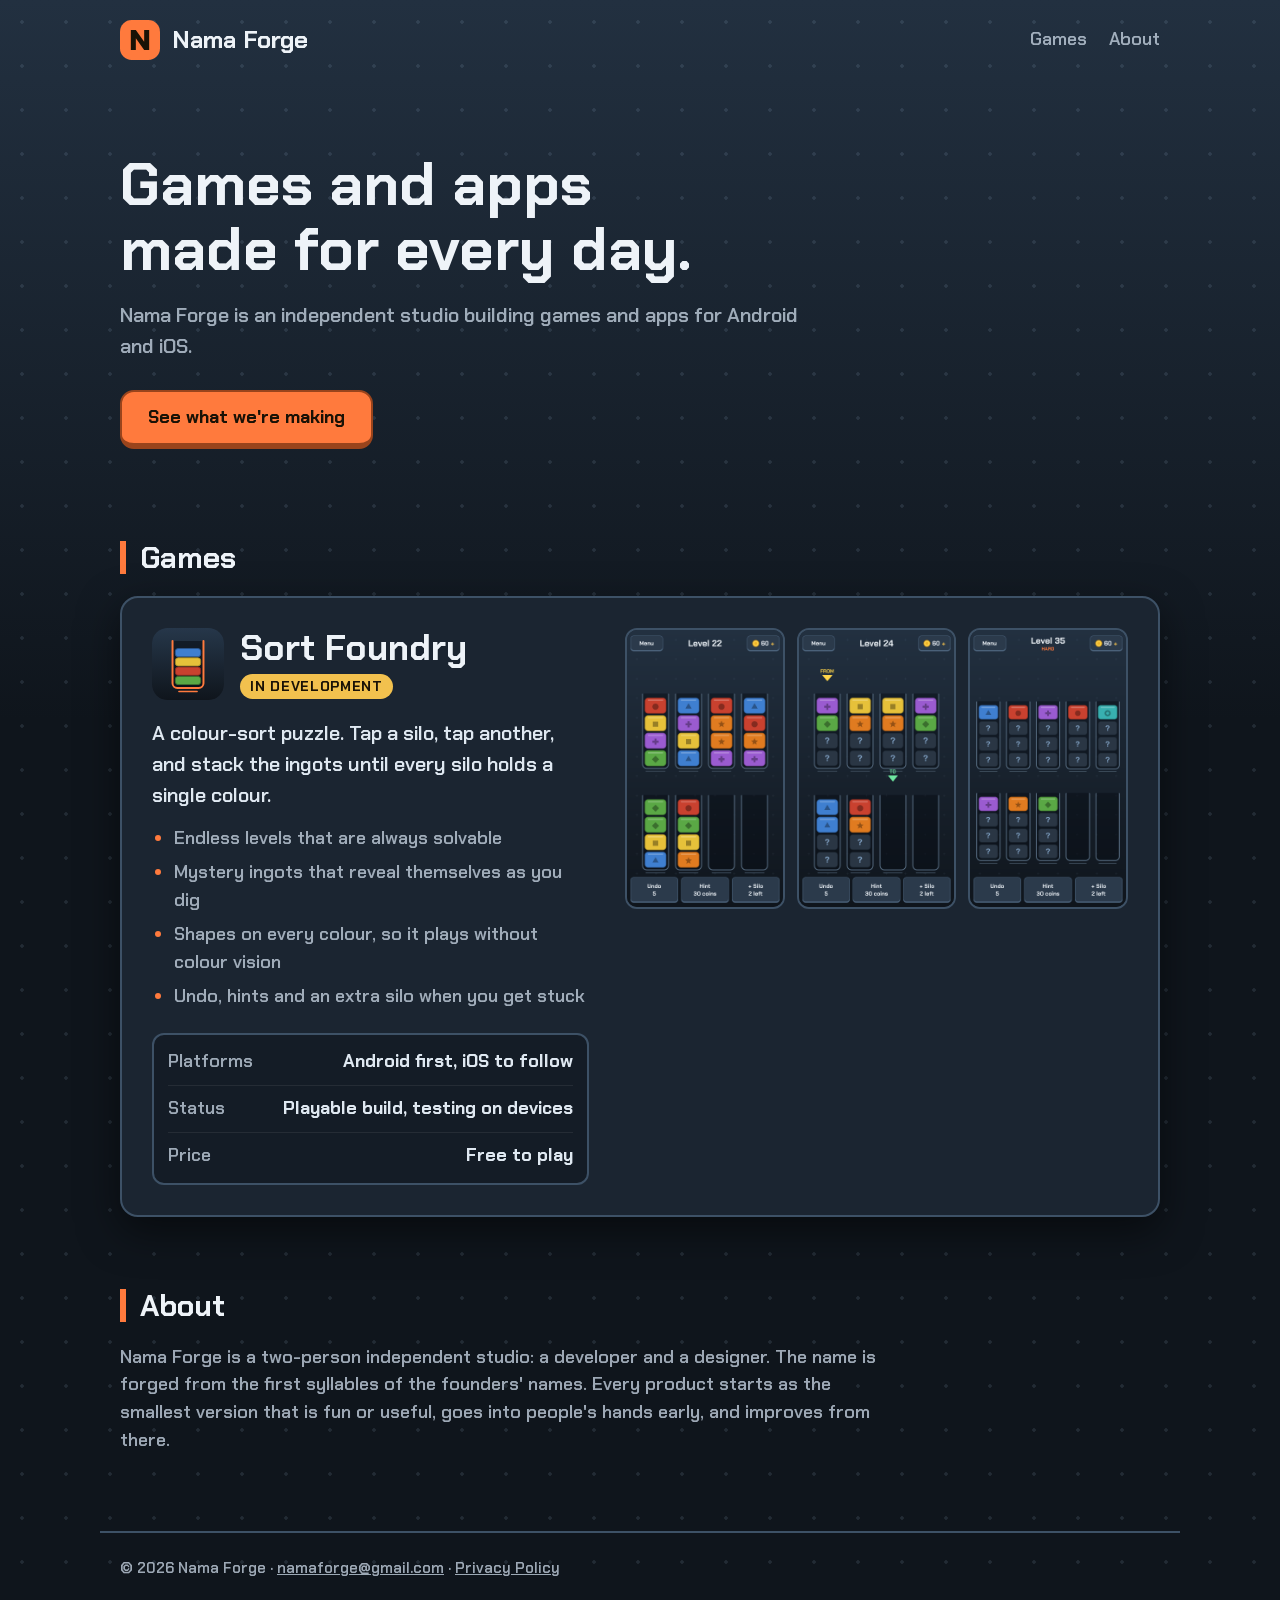
==== commit e9519ccf: "Add the studio contact address Co-Authored-By: Claude Fable 5.2 <noreply@anthropic.com>" ====
--- a/index.html
+++ b/index.html
@@ -74,7 +74,7 @@
 </main>
 
 <footer>
-  <p>&copy; 2026 Nama Forge · <a href="privacy.html">Privacy Policy</a></p>
+  <p>&copy; 2026 Nama Forge · <a href="mailto:namaforge@gmail.com">namaforge@gmail.com</a> · <a href="privacy.html">Privacy Policy</a></p>
 </footer>
 
 </body>
